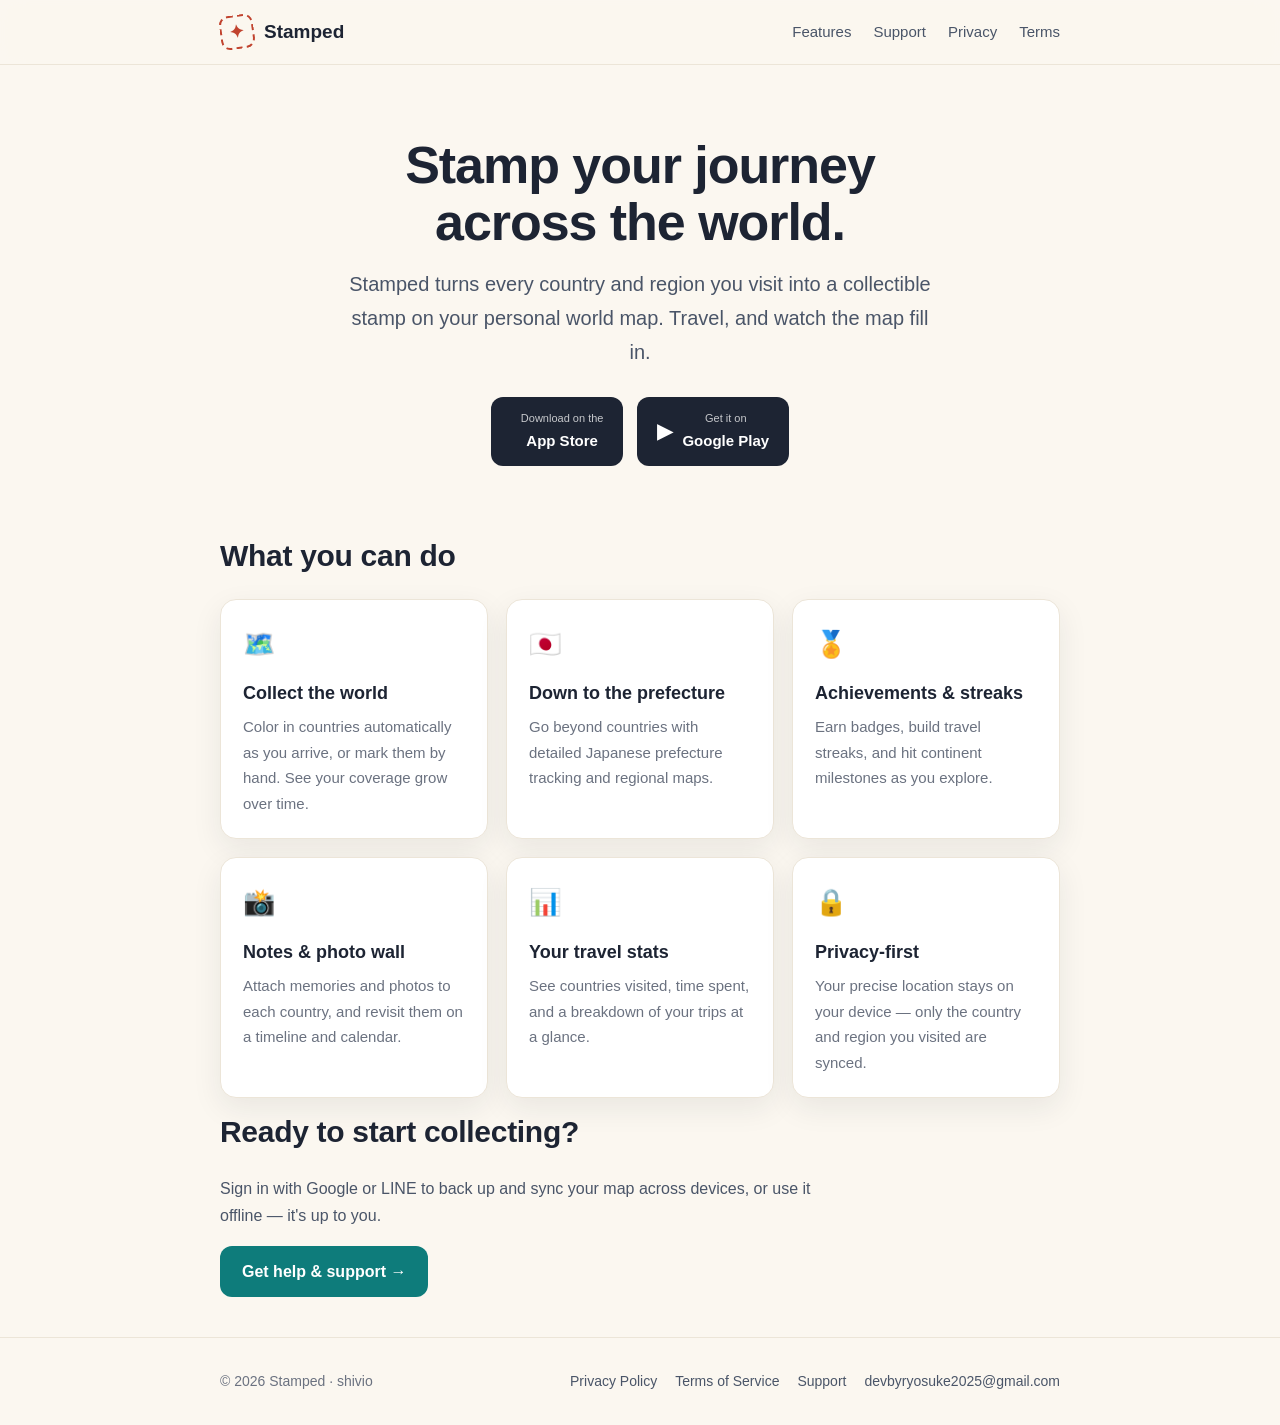
==== index.html @ 4b560f20 "Add Stamped website: landing, privacy, terms, support Co-Authored-By: Claude Opus 4.8 <noreply@anthr" ====
<!DOCTYPE html>
<html lang="en">
<head>
  <meta charset="UTF-8" />
  <meta name="viewport" content="width=device-width, initial-scale=1.0" />
  <title>Stamped — Stamp your journey across the world</title>
  <meta name="description" content="Stamped is a travel tracker that turns the countries and regions you visit into a collectible world map. Track countries, Japanese prefectures, streaks and achievements — privacy-first." />
  <link rel="stylesheet" href="styles.css" />
</head>
<body>
  <header class="site-header">
    <div class="wrap">
      <a class="brand" href="index.html"><span class="mark">✦</span> Stamped</a>
      <nav class="nav">
        <a href="index.html#features">Features</a>
        <a href="support.html">Support</a>
        <a href="privacy.html">Privacy</a>
        <a href="terms.html">Terms</a>
      </nav>
    </div>
  </header>

  <main>
    <section class="hero">
      <div class="wrap">
        <h1>Stamp your journey<br />across the world.</h1>
        <p class="lead">
          Stamped turns every country and region you visit into a collectible
          stamp on your personal world map. Travel, and watch the map fill in.
        </p>
        <div class="badges">
          <a class="badge" href="#" aria-label="Download on the App Store">
            <span style="font-size:22px"></span>
            <span><small>Download on the</small>App Store</span>
          </a>
          <a class="badge" href="#" aria-label="Get it on Google Play">
            <span style="font-size:20px">▶</span>
            <span><small>Get it on</small>Google Play</span>
          </a>
        </div>
      </div>
    </section>

    <section id="features" class="wrap">
      <h2>What you can do</h2>
      <div class="features">
        <div class="feature">
          <div class="ico">🗺️</div>
          <h3>Collect the world</h3>
          <p>Color in countries automatically as you arrive, or mark them by hand. See your coverage grow over time.</p>
        </div>
        <div class="feature">
          <div class="ico">🇯🇵</div>
          <h3>Down to the prefecture</h3>
          <p>Go beyond countries with detailed Japanese prefecture tracking and regional maps.</p>
        </div>
        <div class="feature">
          <div class="ico">🏅</div>
          <h3>Achievements &amp; streaks</h3>
          <p>Earn badges, build travel streaks, and hit continent milestones as you explore.</p>
        </div>
        <div class="feature">
          <div class="ico">📸</div>
          <h3>Notes &amp; photo wall</h3>
          <p>Attach memories and photos to each country, and revisit them on a timeline and calendar.</p>
        </div>
        <div class="feature">
          <div class="ico">📊</div>
          <h3>Your travel stats</h3>
          <p>See countries visited, time spent, and a breakdown of your trips at a glance.</p>
        </div>
        <div class="feature">
          <div class="ico">🔒</div>
          <h3>Privacy-first</h3>
          <p>Your precise location stays on your device — only the country and region you visited are synced.</p>
        </div>
      </div>
    </section>

    <section class="wrap">
      <h2>Ready to start collecting?</h2>
      <p style="color:var(--ink-soft);max-width:600px;">
        Sign in with Google or LINE to back up and sync your map across devices,
        or use it offline — it's up to you.
      </p>
      <p><a class="btn" href="support.html">Get help &amp; support →</a></p>
    </section>
  </main>

  <footer class="site-footer">
    <div class="wrap">
      <div>© 2026 Stamped · shivio</div>
      <div class="links">
        <a href="privacy.html">Privacy Policy</a>
        <a href="terms.html">Terms of Service</a>
        <a href="support.html">Support</a>
        <a href="mailto:devbyryosuke2025@gmail.com">devbyryosuke2025@gmail.com</a>
      </div>
    </div>
  </footer>
</body>
</html>
---- styles.css ----
/* Stamped — shared styles */
:root {
  --ink: #1d2433;
  --ink-soft: #4a5568;
  --muted: #6b7280;
  --bg: #fbf7f0;
  --card: #ffffff;
  --line: #ece5d8;
  --accent: #0e7c7b;
  --accent-dark: #0a5e5d;
  --stamp: #c1432e;
  --radius: 16px;
  --maxw: 880px;
  --shadow: 0 10px 30px rgba(29, 36, 51, 0.08);
}

* { box-sizing: border-box; }

html { scroll-behavior: smooth; }

body {
  margin: 0;
  font-family: -apple-system, BlinkMacSystemFont, "Segoe UI", Roboto,
    "Helvetica Neue", "Hiragino Kaku Gothic ProN", "Noto Sans JP", sans-serif;
  color: var(--ink);
  background: var(--bg);
  line-height: 1.7;
  -webkit-font-smoothing: antialiased;
}

a { color: var(--accent); text-decoration: none; }
a:hover { text-decoration: underline; }

.wrap { max-width: var(--maxw); margin: 0 auto; padding: 0 20px; }

/* Header */
.site-header {
  position: sticky;
  top: 0;
  z-index: 10;
  background: rgba(251, 247, 240, 0.85);
  backdrop-filter: saturate(180%) blur(12px);
  border-bottom: 1px solid var(--line);
}
.site-header .wrap {
  display: flex;
  align-items: center;
  justify-content: space-between;
  height: 64px;
}
.brand {
  display: flex;
  align-items: center;
  gap: 10px;
  font-weight: 800;
  font-size: 19px;
  color: var(--ink);
}
.brand:hover { text-decoration: none; }
.brand .mark {
  width: 34px; height: 34px;
  display: grid; place-items: center;
  border: 2px dashed var(--stamp);
  border-radius: 9px;
  color: var(--stamp);
  font-size: 18px;
  transform: rotate(-8deg);
}
.nav { display: flex; gap: 22px; font-size: 15px; }
.nav a { color: var(--ink-soft); }

/* Hero */
.hero {
  text-align: center;
  padding: 72px 0 56px;
}
.hero h1 {
  font-size: clamp(34px, 6vw, 52px);
  line-height: 1.1;
  margin: 0 0 16px;
  letter-spacing: -0.02em;
}
.hero p.lead {
  font-size: clamp(17px, 2.5vw, 20px);
  color: var(--ink-soft);
  max-width: 600px;
  margin: 0 auto 28px;
}
.badges { display: flex; gap: 14px; justify-content: center; flex-wrap: wrap; }
.badge {
  display: inline-flex;
  align-items: center;
  gap: 10px;
  background: var(--ink);
  color: #fff;
  padding: 12px 20px;
  border-radius: 12px;
  font-weight: 600;
  font-size: 15px;
}
.badge:hover { background: #000; text-decoration: none; }
.badge small { display: block; font-size: 11px; opacity: .75; font-weight: 500; }

/* Sections */
section { padding: 24px 0; }
h2 { font-size: clamp(24px, 4vw, 30px); margin: 8px 0 18px; letter-spacing: -0.01em; }

.features {
  display: grid;
  grid-template-columns: repeat(auto-fit, minmax(230px, 1fr));
  gap: 18px;
  margin: 12px 0 8px;
}
.feature {
  background: var(--card);
  border: 1px solid var(--line);
  border-radius: var(--radius);
  padding: 22px;
  box-shadow: var(--shadow);
}
.feature .ico { font-size: 26px; }
.feature h3 { margin: 12px 0 6px; font-size: 18px; }
.feature p { margin: 0; color: var(--muted); font-size: 15px; }

/* Legal / content pages */
.doc { background: var(--card); border: 1px solid var(--line);
  border-radius: var(--radius); padding: 36px; margin: 32px 0;
  box-shadow: var(--shadow); }
.doc h1 { font-size: clamp(28px, 5vw, 38px); margin: 0 0 4px; }
.doc .updated { color: var(--muted); font-size: 14px; margin-bottom: 24px; }
.doc h2 { font-size: 21px; margin-top: 32px; }
.doc h3 { font-size: 17px; margin-top: 22px; }
.doc ul { padding-left: 22px; }
.doc li { margin: 6px 0; }
.doc table { width: 100%; border-collapse: collapse; margin: 16px 0; font-size: 15px; }
.doc th, .doc td { text-align: left; padding: 10px 12px; border: 1px solid var(--line); vertical-align: top; }
.doc th { background: #f6f1e8; }

.callout {
  background: #effaf9;
  border: 1px solid #bfe7e5;
  border-left: 4px solid var(--accent);
  border-radius: 10px;
  padding: 14px 18px;
  margin: 20px 0;
  font-size: 15px;
}

.btn {
  display: inline-block;
  background: var(--accent);
  color: #fff;
  padding: 12px 22px;
  border-radius: 12px;
  font-weight: 600;
}
.btn:hover { background: var(--accent-dark); text-decoration: none; }

/* FAQ */
.faq { margin: 8px 0; }
.faq details {
  background: var(--card);
  border: 1px solid var(--line);
  border-radius: 12px;
  padding: 4px 18px;
  margin: 12px 0;
  box-shadow: var(--shadow);
}
.faq summary {
  cursor: pointer;
  font-weight: 600;
  padding: 14px 0;
  list-style: none;
}
.faq summary::-webkit-details-marker { display: none; }
.faq summary::after { content: "+"; float: right; color: var(--accent); font-size: 20px; }
.faq details[open] summary::after { content: "–"; }
.faq details > p { margin: 0 0 16px; color: var(--ink-soft); }

/* Footer */
.site-footer {
  border-top: 1px solid var(--line);
  margin-top: 40px;
  padding: 32px 0;
  color: var(--muted);
  font-size: 14px;
}
.site-footer .wrap {
  display: flex;
  justify-content: space-between;
  align-items: center;
  flex-wrap: wrap;
  gap: 12px;
}
.site-footer .links { display: flex; gap: 18px; flex-wrap: wrap; }
.site-footer a { color: var(--ink-soft); }

@media (max-width: 560px) {
  .nav { gap: 14px; font-size: 14px; }
  .doc { padding: 24px; }
}
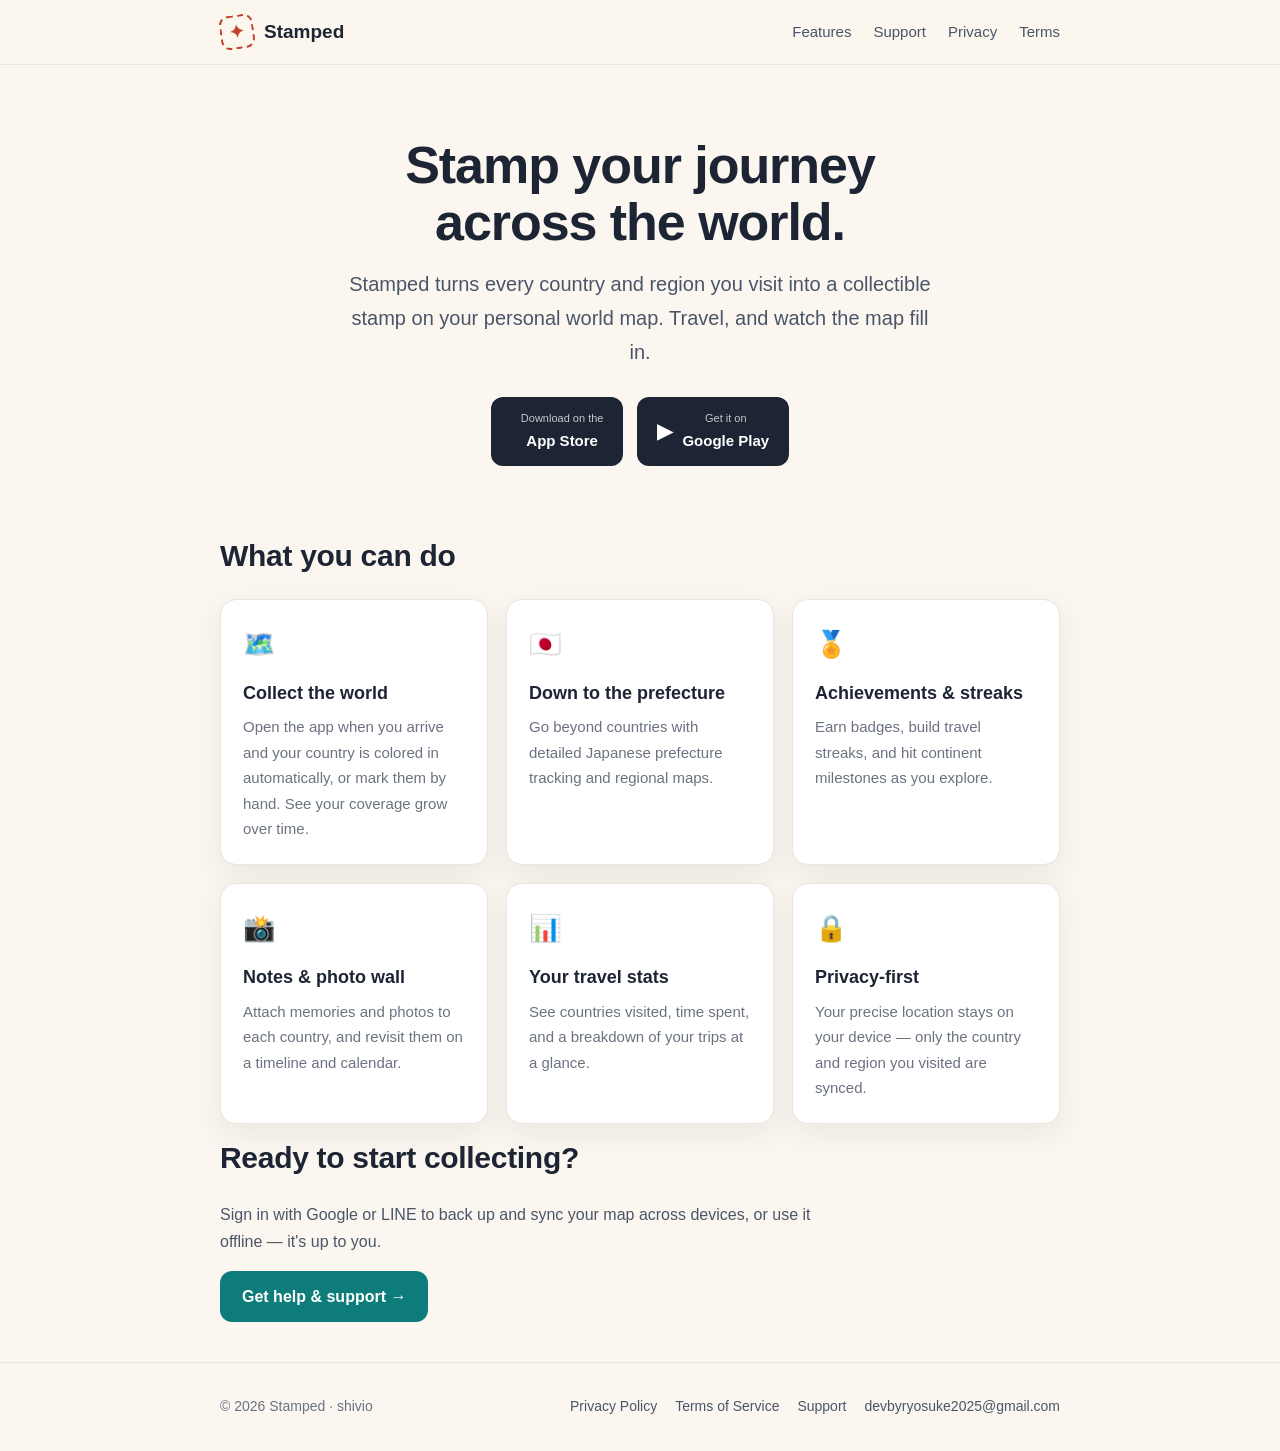
==== commit f638cacf: "Align site with app: record on app open, remove background/notification claims Co-Authored-By: Claud" ====
--- a/index.html
+++ b/index.html
@@ -47,7 +47,7 @@
         <div class="feature">
           <div class="ico">🗺️</div>
           <h3>Collect the world</h3>
-          <p>Color in countries automatically as you arrive, or mark them by hand. See your coverage grow over time.</p>
+          <p>Open the app when you arrive and your country is colored in automatically, or mark them by hand. See your coverage grow over time.</p>
         </div>
         <div class="feature">
           <div class="ico">🇯🇵</div>
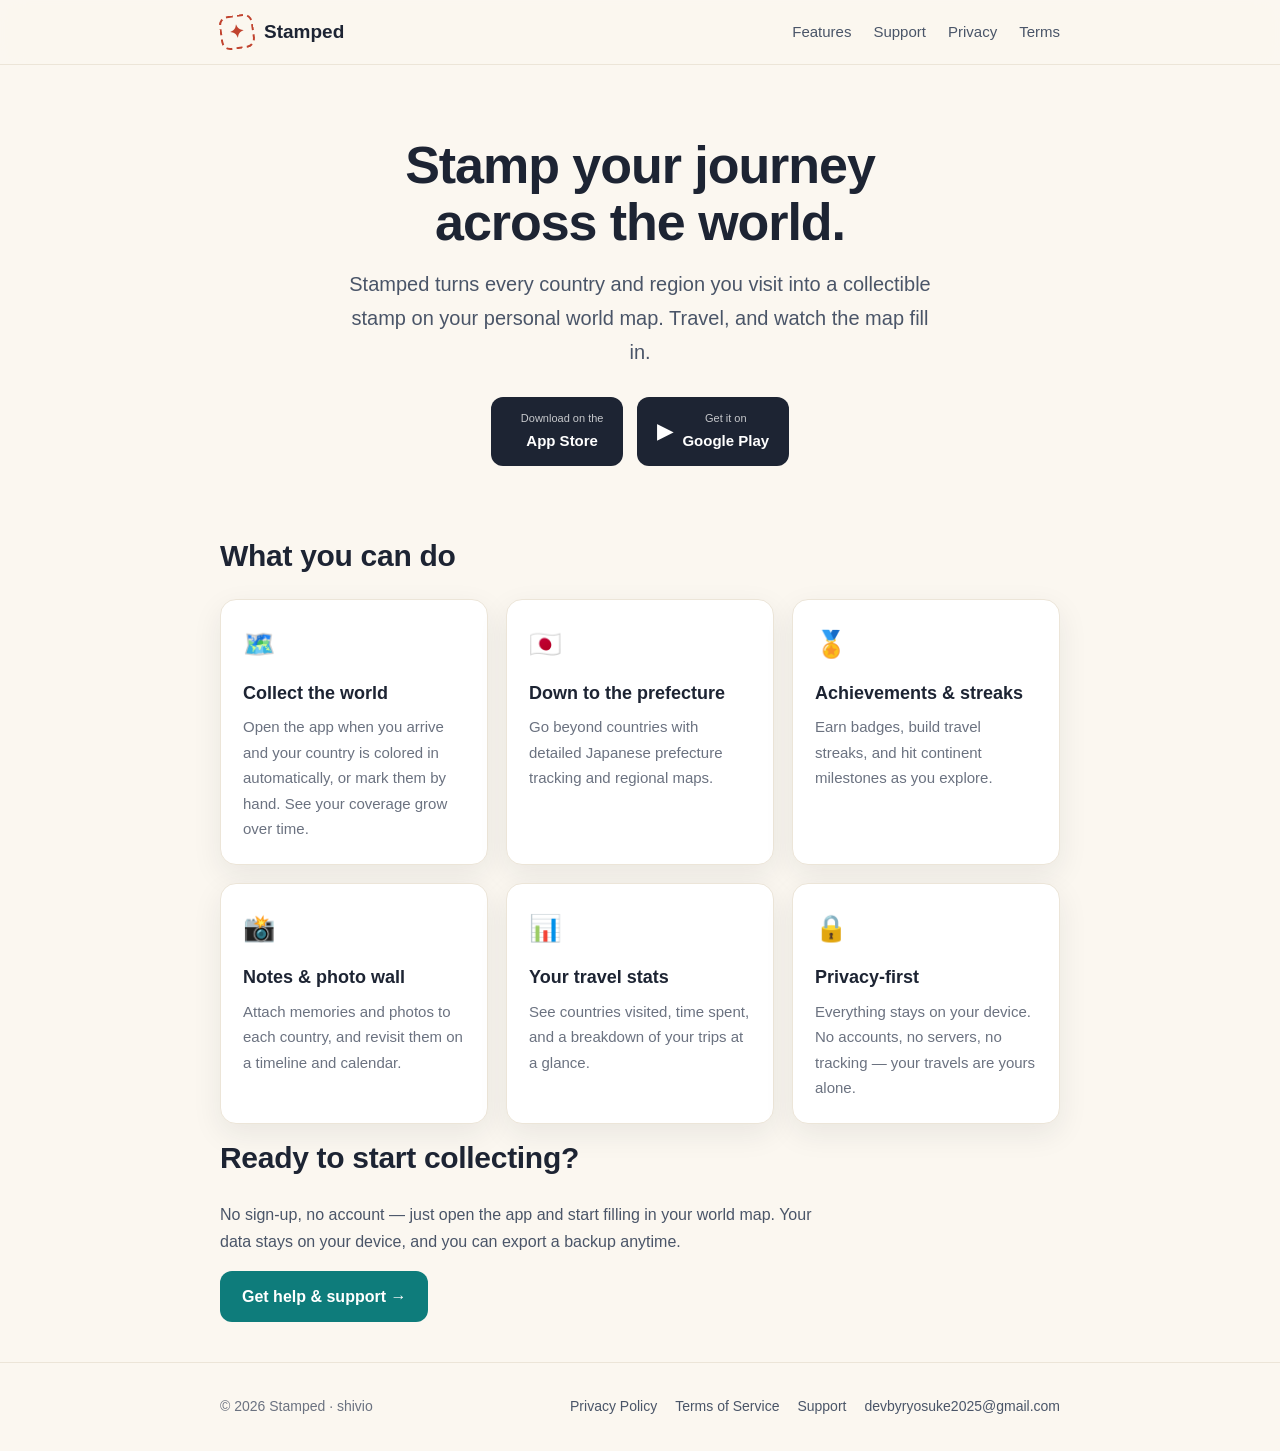
==== commit 2fc2698d: "Simplify policy for local-only release: no accounts, no servers, on-device data Co-Authored-By: Clau" ====
--- a/index.html
+++ b/index.html
@@ -72,7 +72,7 @@
         <div class="feature">
           <div class="ico">🔒</div>
           <h3>Privacy-first</h3>
-          <p>Your precise location stays on your device — only the country and region you visited are synced.</p>
+          <p>Everything stays on your device. No accounts, no servers, no tracking — your travels are yours alone.</p>
         </div>
       </div>
     </section>
@@ -80,8 +80,8 @@
     <section class="wrap">
       <h2>Ready to start collecting?</h2>
       <p style="color:var(--ink-soft);max-width:600px;">
-        Sign in with Google or LINE to back up and sync your map across devices,
-        or use it offline — it's up to you.
+        No sign-up, no account — just open the app and start filling in your world map.
+        Your data stays on your device, and you can export a backup anytime.
       </p>
       <p><a class="btn" href="support.html">Get help &amp; support →</a></p>
     </section>
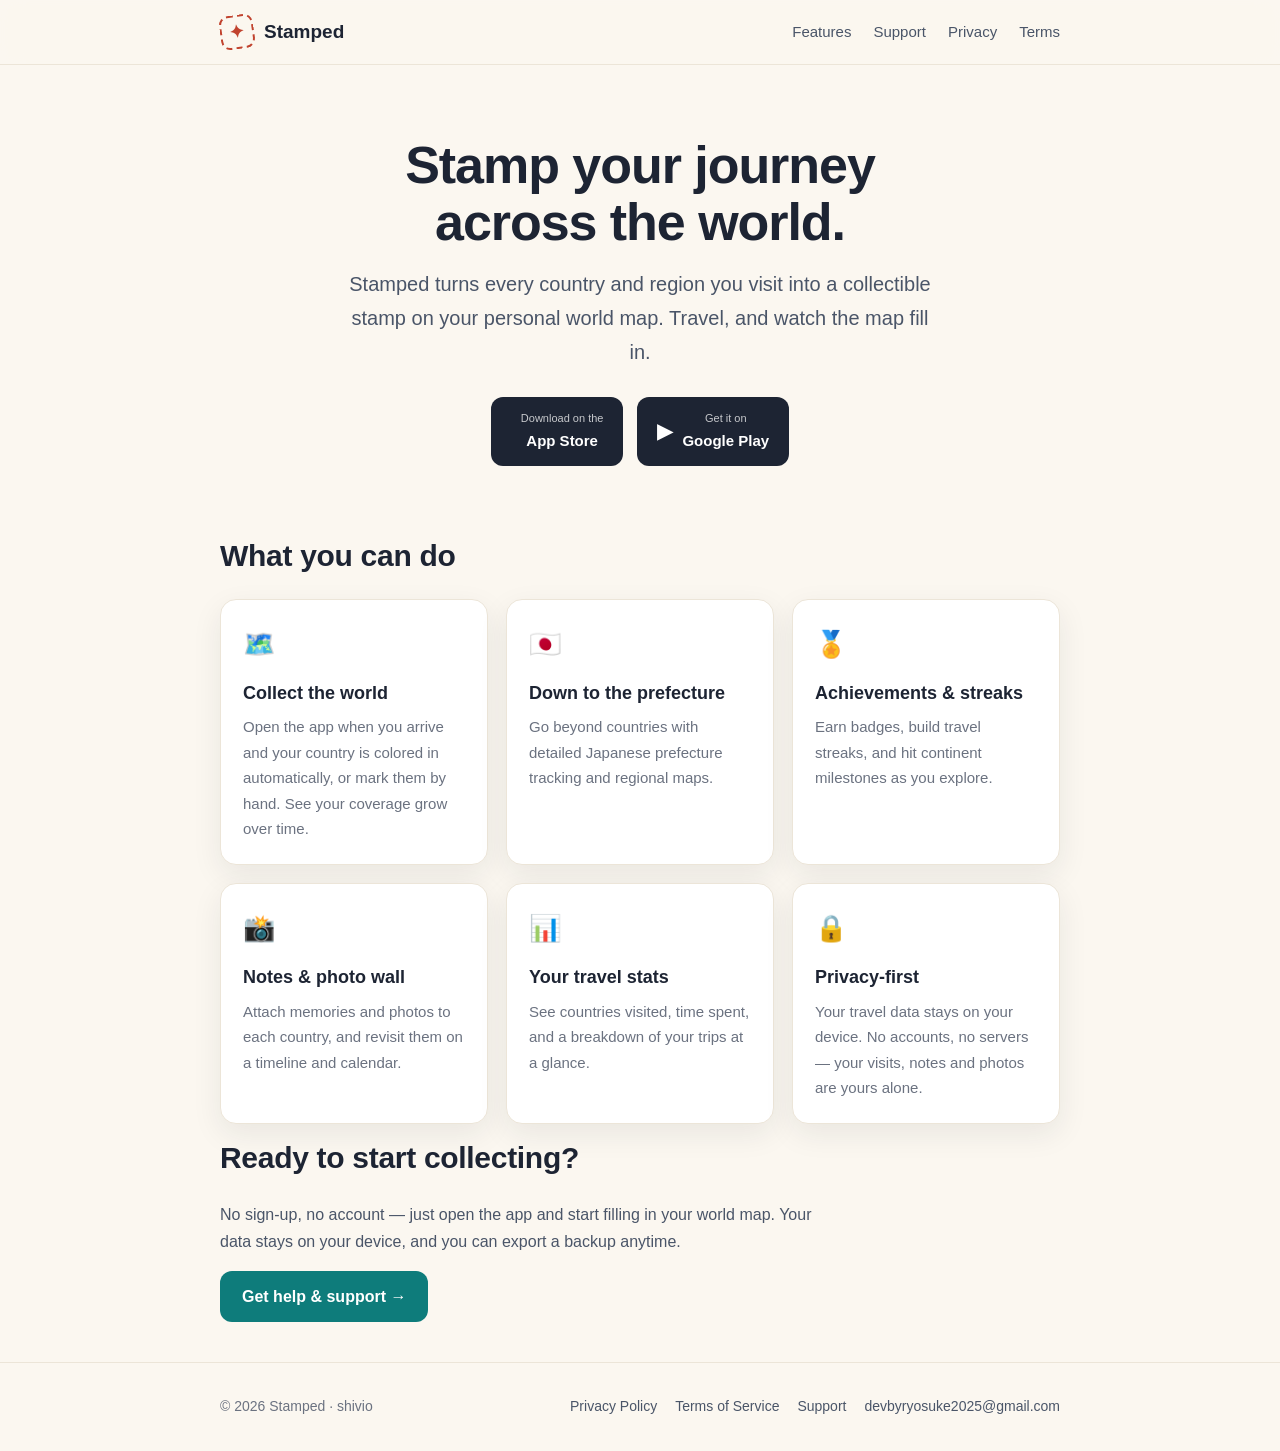
==== commit 59b5a352: "Disclose Google AdMob ads in privacy policy Co-Authored-By: Claude Opus 4.8 <noreply@anthropic.com>" ====
--- a/index.html
+++ b/index.html
@@ -72,7 +72,7 @@
         <div class="feature">
           <div class="ico">🔒</div>
           <h3>Privacy-first</h3>
-          <p>Everything stays on your device. No accounts, no servers, no tracking — your travels are yours alone.</p>
+          <p>Your travel data stays on your device. No accounts, no servers — your visits, notes and photos are yours alone.</p>
         </div>
       </div>
     </section>
